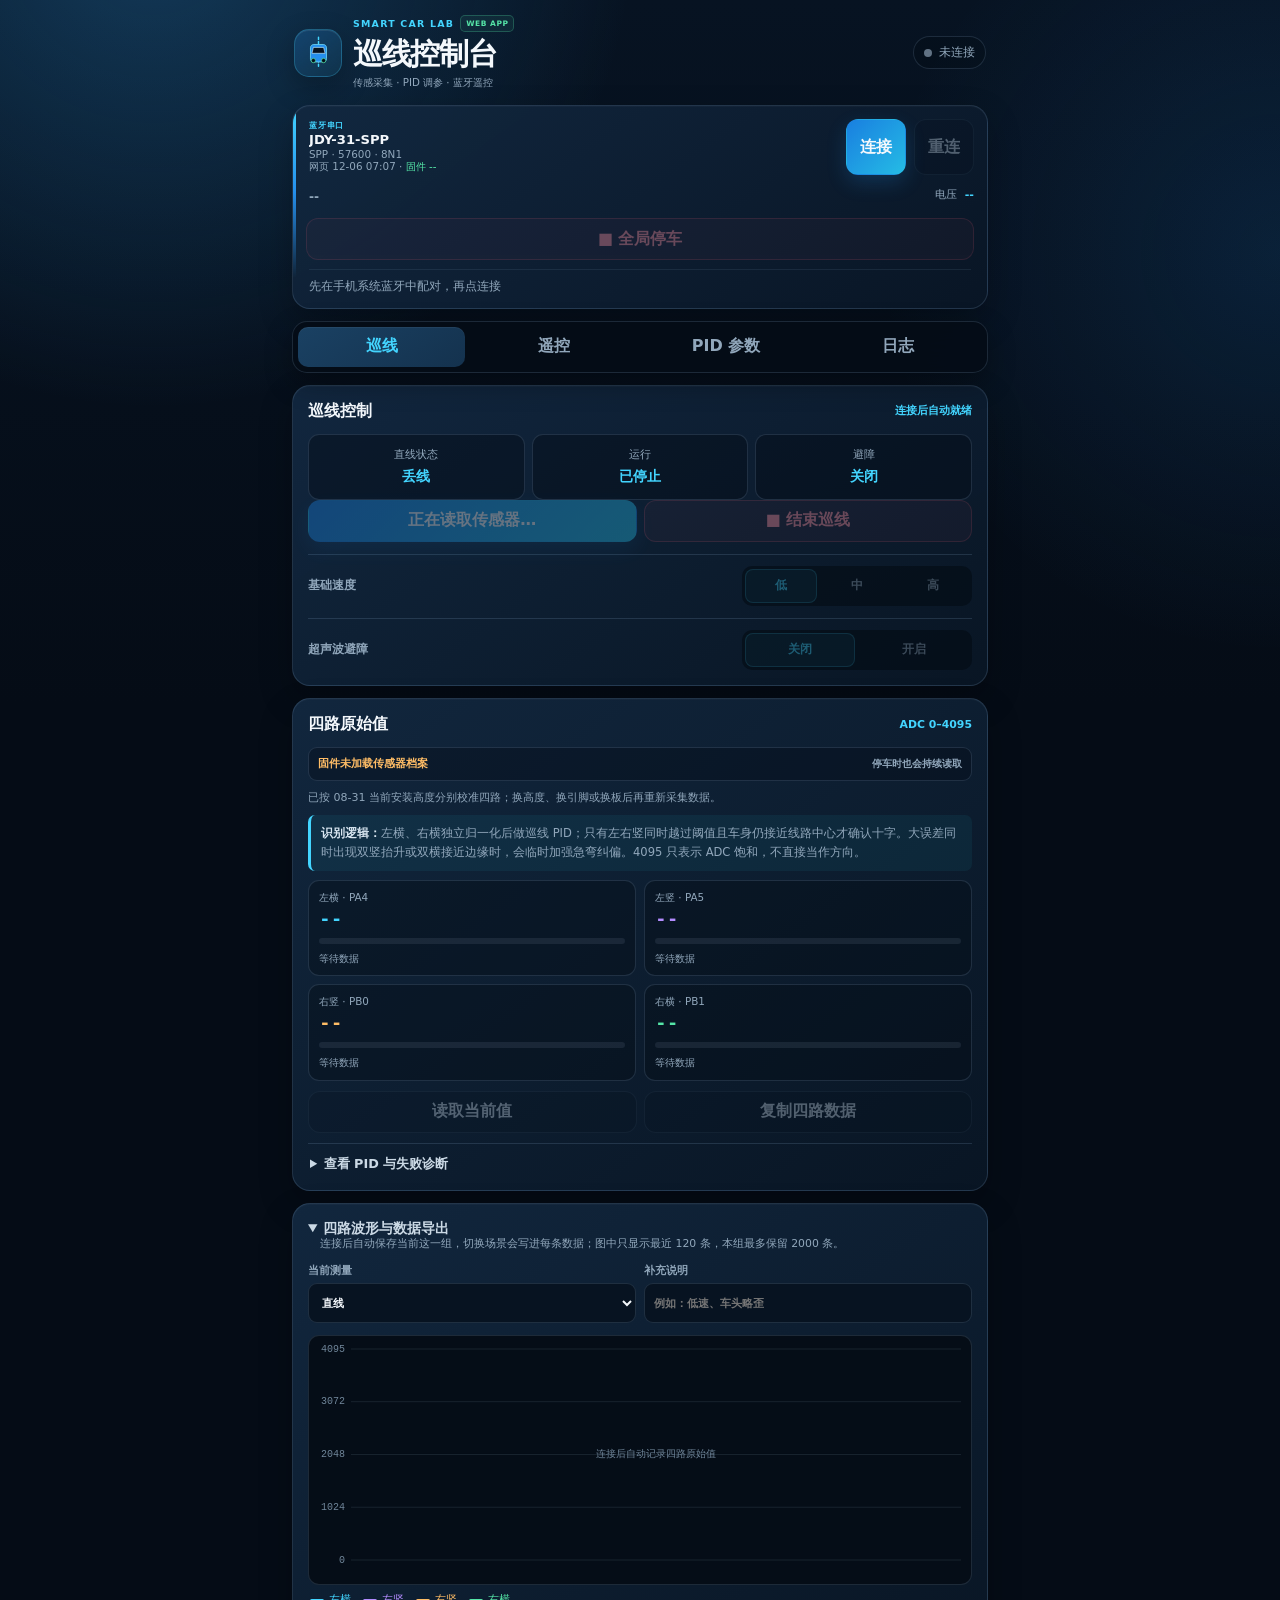
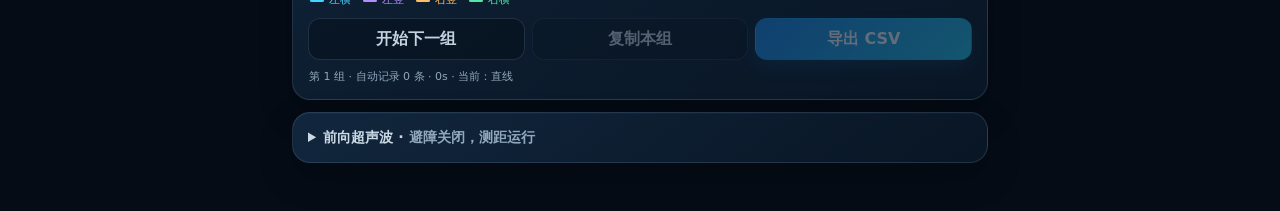
==== index.html @ 99b6481b "Remove line tracking trim limit" ====
<!doctype html>
<html lang="zh-CN">
<head>
  <meta charset="utf-8">
  <meta name="viewport" content="width=device-width, initial-scale=1, viewport-fit=cover">
  <meta name="theme-color" content="#07111f">
  <meta name="description" content="STM32 智能车巡线与蓝牙调试控制台">
  <title>智能车巡线控制台</title>
  <link rel="stylesheet" href="styles.css?v=20260830-bt-diagnostic">
</head>
<body>
  <main class="app-shell">
    <header class="app-hero">
      <div class="brand-lockup">
        <span class="brand-mark" aria-hidden="true">
          <svg viewBox="0 0 48 48" role="img"><path class="track-line" d="M24 3v11m0 20v11"/><path class="car-shell" d="M13 17.5c0-2.5 2-4.5 4.5-4.5h13c2.5 0 4.5 2 4.5 4.5v15c0 2.5-2 4.5-4.5 4.5h-13A4.5 4.5 0 0 1 13 32.5z"/><path class="car-window" d="m17 17 14 .1 2 8H15z"/><circle cx="17" cy="35" r="3"/><circle cx="31" cy="35" r="3"/></svg>
        </span>
        <div class="brand-copy">
          <div class="eyebrow-row"><span class="eyebrow">SMART CAR LAB</span><span class="platform-badge" id="platformBadge">WEB APP</span></div>
          <h1>巡线控制台</h1>
          <p>传感采集 · PID 调参 · 蓝牙遥控</p>
        </div>
      </div>
      <div class="connection-state" id="connectionState"><span class="state-dot"></span><span id="connectionText">未连接</span></div>
    </header>

    <section class="card quick-panel">
      <div class="connect-row">
        <div class="connection-label"><span>蓝牙串口</span><strong>JDY-31-SPP</strong><small>SPP · 57600 · 8N1<br><span class="build-badge" id="webBuildBadge">网页 --</span> · <span id="firmwareBuildBadge">固件 --</span></small></div>
        <button class="button primary" id="connectButton" type="button">连接</button>
        <button class="button ghost" id="disconnectButton" type="button" disabled>重连</button>
        <strong class="device-name" id="deviceName">--</strong>
        <span class="battery-pill">电压 <strong id="voltageValue">--</strong></span>
        <span class="hidden-readout" id="modeValue">STANDBY</span><span class="hidden-readout" id="motionValue">STOP</span>
      </div>
      <button class="button stop-button full requires-connection" data-command="STOP" type="button" disabled>■ 全局停车</button>
      <p class="message" id="message" aria-live="polite">先在手机系统蓝牙中配对，再点连接</p>
      <button class="button ghost diagnostic-copy" id="copyConnectionDiagnosticButton" type="button" hidden>复制通信诊断</button>
    </section>

    <nav class="tabs" aria-label="功能导航">
      <button class="tab-button active" data-tab="sensor" type="button">巡线</button>
      <button class="tab-button" data-tab="remote" type="button">遥控</button>
      <button class="tab-button" data-tab="tuning" type="button">PID 参数</button>
      <button class="tab-button" data-tab="logs" type="button">日志</button>
    </nav>

    <section class="tab-panel active" id="sensorTab" data-panel="sensor">
      <section class="card track-control-card">
        <div class="section-title"><h2>巡线控制</h2><span id="sensorLock">连接后自动就绪</span></div>
        <div class="track-state-hero">
          <div><small>直线状态</small><strong id="trackStateValue">待读取</strong></div>
          <div><small>运行</small><strong id="trackRunValue">已停止</strong></div>
          <div><small>避障</small><strong id="avoidanceValue">关闭</strong></div>
        </div>
        <div class="button-grid two-buttons track-run-buttons">
          <button class="button primary sensor-only" id="trackStartButton" type="button" disabled>正在读取传感器…</button>
          <button class="button stop-button sensor-only" id="trackStopButton" data-command="TRACK STOP" type="button" disabled>■ 结束巡线</button>
        </div>
        <div class="gear-row">
          <span>基础速度</span>
          <div class="gear-switch" role="group" aria-label="巡线速度档">
            <button class="track-gear-choice sensor-only selected" data-track-gear="LOW" type="button" disabled>低</button>
            <button class="track-gear-choice sensor-only" data-track-gear="MEDIUM" type="button" disabled>中</button>
            <button class="track-gear-choice sensor-only" data-track-gear="HIGH" type="button" disabled>高</button>
          </div>
        </div>
        <div class="gear-row">
          <span>超声波避障</span>
          <div class="gear-switch two" role="group" aria-label="超声波避障开关">
            <button class="avoid-choice sensor-only selected" data-avoid="OFF" type="button" disabled>关闭</button>
            <button class="avoid-choice sensor-only" data-avoid="ON" type="button" disabled>开启</button>
          </div>
        </div>
      </section>

      <section class="card line-card">
        <div class="section-title"><h2>四路原始值</h2><span id="lineErrorValue">ADC 0–4095</span></div>
        <div class="calibration-strip"><span id="lineCalibrationValue">已内置本车实测档案</span><strong>停车时也会持续读取</strong></div>
        <p class="calibration-note">已按 08-31 当前安装高度分别校准四路；换高度、换引脚或换板后再重新采集数据。</p>
        <p class="orientation-note"><strong>识别逻辑：</strong>左横、右横独立归一化后做巡线 PID；只有左右竖同时越过阈值且车身仍接近线路中心才确认十字。大误差同时出现双竖抬升或双横接近边缘时，会临时加强急弯纠偏。4095 只表示 ADC 饱和，不直接当作方向。</p>
        <div class="sensor-meter-grid">
          <article class="sensor-meter cyan"><small>左横 · PA4</small><strong id="lineLeftTransValue">--</strong><div class="meter-track"><span id="lineLeftTransBar"></span></div><em id="lineLeftTransMeta">等待数据</em></article>
          <article class="sensor-meter violet"><small>左竖 · PA5</small><strong id="lineLeftLongValue">--</strong><div class="meter-track"><span id="lineLeftLongBar"></span></div><em id="lineLeftLongMeta">等待数据</em></article>
          <article class="sensor-meter orange"><small>右竖 · PB0</small><strong id="lineRightLongValue">--</strong><div class="meter-track"><span id="lineRightLongBar"></span></div><em id="lineRightLongMeta">等待数据</em></article>
          <article class="sensor-meter green"><small>右横 · PB1</small><strong id="lineRightTransValue">--</strong><div class="meter-track"><span id="lineRightTransBar"></span></div><em id="lineRightTransMeta">等待数据</em></article>
        </div>
        <p class="firmware-warning" id="firmwareWarning" hidden></p>
        <div class="button-grid two-buttons track-run-buttons"><button class="button ghost sensor-only" data-command="LINE" type="button" disabled>读取当前值</button><button class="button ghost sensor-only" id="copySensorButton" type="button" disabled>复制四路数据</button></div>
        <button class="button primary full sensor-only" id="lineCalibrationButton" type="button" disabled hidden>重新范围标定</button>
        <details class="inline-details">
          <summary>查看 PID 与失败诊断</summary>
          <div class="pid-live">
            <span>P <strong id="trackPValue">--</strong></span>
            <span>I <strong id="trackIValue">--</strong></span>
            <span>D <strong id="trackDValue">--</strong></span>
            <span>输出 <strong id="trackTrimValue">--</strong></span>
          </div>
          <div class="track-diagnostics">
            <span>本次峰值 <strong id="trackPeakValue">--</strong></span>
            <span>结束原因 <strong id="trackEndValue">--</strong></span>
          </div>
        </details>
        <p class="group-hint calibration-hint" hidden>传感器安装发生变化后，请重新导出直线、左右修正和十字数据再更新档案。</p>
      </section>

      <details class="card fold-card waveform-card" open>
        <summary>四路波形与数据导出</summary>
        <p class="group-hint waveform-hint">连接后自动保存当前这一组，切换场景会写进每条数据；图中只显示最近 120 条，本组最多保留 2000 条。</p>
        <div class="capture-label-row">
          <label>当前测量<select id="sensorScenario"><option value="straight" selected>直线</option><option value="left_offset">需向右修正（车身左偏）</option><option value="right_offset">需向左修正（车身右偏）</option><option value="blank">离开线路</option><option value="cross">十字</option><option value="pin_test">固定姿态换引脚（硬件测试）</option><option value="custom">自定义</option></select></label>
          <label>补充说明<input id="sensorSessionNote" type="text" placeholder="例如：低速、车头略歪"></label>
        </div>
        <canvas id="sensorChart" width="640" height="260" aria-label="四路电感 ADC 波形"></canvas>
        <div class="chart-legend"><span class="cyan">左横</span><span class="violet">左竖</span><span class="orange">右竖</span><span class="green">右横</span></div>
        <div class="capture-actions">
          <button class="button ghost" id="newSensorSessionButton" type="button">开始下一组</button>
          <button class="button ghost" id="copySensorSessionButton" type="button" disabled>复制本组</button>
          <button class="button primary" id="exportSensorSessionButton" type="button" disabled>导出 CSV</button>
        </div>
        <p class="capture-status" id="sensorCaptureStatus">第 1 组 · 连接后自动记录 0 条</p>
      </details>

      <details class="card fold-card obstacle-fold">
        <summary>前向超声波 · <span id="avoidanceStatus">避障关闭，测距运行</span></summary>
        <div class="sensor-hero">
          <div class="distance"><strong id="distanceValue">--</strong><span>cm</span></div>
          <div class="data-grid two">
            <div><small>触发距离</small><strong><span id="thresholdValue">--</span> cm</strong></div>
            <div><small>固定绕行动作</small><strong id="routeValue">待机</strong></div>
          </div>
        </div>
        <p class="group-hint">进入巡线模式后会一直测前方距离，停车时也能读取；上方“开启”只决定遇障时是否执行写死的右侧绕行动作。</p>
      </details>
    </section>

    <section class="tab-panel" id="remoteTab" data-panel="remote" hidden>
      <section class="card joystick-card">
        <div class="section-title"><h2>XY 摇杆</h2><span id="remoteLock">打开本页即切换遥控</span></div>
        <div class="joystick-layout">
          <button class="joystick-pad remote-only" id="joystickPad" type="button" aria-label="小车 XY 摇杆" disabled>
            <span class="joystick-axis horizontal"></span><span class="joystick-axis vertical"></span>
            <span class="joystick-knob" id="joystickKnob"></span>
          </button>
          <div class="joystick-info"><strong id="joystickValue">X 0 · Y 0</strong><small>Y 速度 · X 转向</small><button class="button stop-button requires-connection" data-command="STOP" type="button" disabled>■ 停车</button></div>
        </div>
        <div class="gear-row">
          <span>遥控速度</span>
          <div class="gear-switch"><button class="gear-choice remote-only" data-gear="LOW" type="button" disabled>低</button><button class="gear-choice remote-only" data-gear="MEDIUM" type="button" disabled>中</button><button class="gear-choice remote-only selected" data-gear="HIGH" type="button" disabled>高</button></div>
        </div>
      </section>

      <details class="card fold-card">
        <summary>基础运动与 90° 标定</summary>
        <div class="direction-pad">
          <button class="drive-button remote-only forward" data-command="FORWARD" type="button" disabled><b>↑</b><small>前进</small></button>
          <button class="drive-button remote-only left" data-command="LEFT" type="button" disabled><b>←</b><small>左转</small></button>
          <button class="drive-button stop requires-connection" data-command="STOP" type="button" disabled><b>■</b><small>停车</small></button>
          <button class="drive-button remote-only right" data-command="RIGHT" type="button" disabled><b>→</b><small>右转</small></button>
          <button class="drive-button remote-only backward" data-command="BACKWARD" type="button" disabled><b>↓</b><small>后退</small></button>
        </div>
        <div class="section-title compact-title"><h2>90°</h2><span id="turn90Status">未标定</span></div>
        <div class="button-grid two-buttons"><button class="button primary remote-only" data-command="TURN90 LEFT" type="button" disabled>左转 90°</button><button class="button primary remote-only" data-command="TURN90 RIGHT" type="button" disabled>右转 90°</button></div>
        <details class="inline-details">
          <summary>第一次标定</summary>
          <div class="button-grid three-buttons"><button class="button ghost remote-only" id="calibrateLeftButton" type="button" disabled>测左转</button><button class="button ghost remote-only" id="calibrateRightButton" type="button" disabled>测右转</button><button class="button stop-button remote-only" id="finishTurnCalibrationButton" type="button" disabled>到 90° 停</button></div>
          <div class="calibration-result"><span id="turnCalibrationResult">选择方向，看到 90° 时停车</span><button class="button primary requires-connection" id="saveTurnCalibrationButton" type="button" disabled>保存</button></div>
          <div class="parameter-grid compact-params">
            <label>左转 90° count<input class="param-input requires-connection" data-param="TURN90_L_COUNT" type="number" min="0" max="20000" value="0" disabled></label>
            <label>右转 90° count<input class="param-input requires-connection" data-param="TURN90_R_COUNT" type="number" min="0" max="20000" value="0" disabled></label>
          </div>
        </details>
      </details>
    </section>

    <section class="tab-panel" id="tuningTab" data-panel="tuning" hidden>
      <section class="card tuning-card">
        <div class="section-title"><h2>巡线 PID 与速度</h2><span id="tuningStatus">打开后自动读取</span></div>
        <p class="pid-guide"><strong>Kp</strong> 决定纠偏力度　<strong>Kd</strong> 抑制左右摆动　<strong>Ki</strong> 初期保持 0</p>
        <div class="button-grid tuning-actions"><button class="button ghost requires-connection" id="readParamsButton" type="button" disabled>重新读取</button><button class="button primary requires-connection" id="applyParamsButton" type="button" disabled>保存到小车</button><button class="button ghost requires-connection" id="cancelParamsButton" type="button" disabled>恢复当前值</button></div>

        <details class="parameter-group" open>
          <summary>常用参数</summary>
          <div class="parameter-grid">
            <label>低速基础速度（CPS）<input class="param-input requires-connection" data-param="TRACK_MIN_CPS" type="number" min="0" max="8000" value="3900" disabled></label>
            <label>最高基础速度（CPS）<input class="param-input requires-connection" data-param="TRACK_BASE_CPS" type="number" min="0" max="8000" value="4300" disabled></label>
            <label>Kp 纠偏力度<input class="param-input requires-connection" data-param="TRACK_KP_X100" data-scale="100" type="number" min="0" max="50" step="0.01" value="50.00" disabled></label>
            <label>Kd 抑制摆动<input class="param-input requires-connection" data-param="TRACK_KD_X100" data-scale="100" type="number" min="0" max="50" step="0.01" value="0.25" disabled></label>
            <label>有线阈值 %<input class="param-input requires-connection" data-param="TRACK_DETECT_PCT" type="number" min="0" max="100" value="15" disabled></label>
          </div>
          <p class="group-hint">巡线 PID 不再设置差速上限：内侧轮算到负速度时停转，单轮正向目标最高仍为 8000 CPS。左右摆动明显再增加 Kd，稳定后才提高速度。</p>
        </details>

        <details class="parameter-group">
          <summary>不常调整</summary>
          <div class="parameter-grid">
            <label>Ki 长期偏差修正<input class="param-input requires-connection" data-param="TRACK_KI_X1000" data-scale="1000" type="number" min="0" max="5" step="0.001" value="0" disabled></label>
            <label>丢线找回时间 ms<input class="param-input requires-connection" data-param="TRACK_LOST_MS" type="number" min="0" max="2000" value="300" disabled></label>
            <label>十字竖线圈阈值 %<input class="param-input requires-connection" data-param="TRACK_BRANCH_PCT" type="number" min="0" max="100" value="60" disabled></label>
            <label>转向反向<select class="param-input requires-connection" data-param="TRACK_REVERSE" disabled><option value="0">否</option><option value="1">是</option></select></label>
          </div>
          <p class="group-hint">只有出现长期偏差、丢线恢复太慢或左右方向反了，才需要这里。</p>
        </details>

        <details class="parameter-group">
          <summary>一次避障</summary>
          <div class="parameter-grid"><label>障碍触发距离 cm<input class="param-input requires-connection" data-param="OBS_CM" type="number" min="2" max="400" value="30" disabled></label></div>
          <p class="group-hint">超声波只看正前方；绕行方向与各段时间暂时写在固件里，先完成一次稳定避障后再按实测调整。</p>
        </details>

      </section>
    </section>

    <section class="tab-panel" id="logsTab" data-panel="logs" hidden>
      <section class="card log-card">
        <div class="section-title"><h2 id="logTitle">巡线日志</h2><span id="recordStatus">0 条</span></div>
        <p class="group-hint log-hint" id="logProfileHint">记录 PID、四路传感器、失败原因和峰值误差现场。</p>
        <input class="note-input" id="runNote" type="text" placeholder="备注：速度档 / 场地 / 失败位置">
        <div class="log-controls">
          <select id="sampleInterval" aria-label="采样间隔"><option value="500">0.5s（仅遥控）</option><option value="1000" selected>1s</option><option value="2000">2s</option></select>
          <button class="button ghost requires-connection" id="sampleNowButton" type="button" disabled>采样</button>
          <button class="button primary requires-connection" id="recordButton" type="button" disabled>连续采样</button>
          <button class="button ghost" id="exportLogButton" type="button" disabled>导出 CSV</button>
          <button class="button ghost" id="clearLogButton" type="button">清空</button>
        </div>
        <div class="log-window" id="logWindow" role="log" aria-live="polite"><p class="muted">等待数据…</p></div>
      </section>
    </section>
  </main>
  <script src="app.js?v=20260831-no-trim-limit"></script>
</body>
</html>
---- styles.css ----
:root {
  color-scheme: dark;
  --bg: #050c16;
  --card: #102238;
  --card-2: #0b192a;
  --line: rgba(151, 184, 216, .17);
  --text: #f4f8fc;
  --muted: #91a7bb;
  --cyan: #43d5ff;
  --blue: #258fec;
  --green: #55e5a7;
  --orange: #ffbd66;
  --violet: #b38cff;
  --red: #ff6378;
  font-family: Inter, "PingFang SC", "Microsoft YaHei", system-ui, sans-serif;
}

* { box-sizing: border-box; }
html { min-height: 100%; background: var(--bg); }
body { min-width: 320px; min-height: 100vh; margin: 0; color: var(--text); background: radial-gradient(circle at 12% -4%, rgba(34, 111, 165, .42), transparent 30rem), radial-gradient(circle at 100% 14%, rgba(37, 143, 236, .13), transparent 25rem), linear-gradient(180deg, #071322, var(--bg) 44rem); }
button, input, select { font: inherit; }
button { color: inherit; }
button:focus-visible, input:focus-visible, select:focus-visible { outline: 3px solid rgba(67, 213, 255, .5); outline-offset: 2px; }
button:disabled, input:disabled { cursor: not-allowed; opacity: .38; }
[hidden] { display: none !important; }

.app-shell { width: min(720px, 100%); margin: 0 auto; padding: calc(14px + env(safe-area-inset-top)) 12px calc(34px + env(safe-area-inset-bottom)); }
.app-hero { display: flex; align-items: center; justify-content: space-between; gap: 12px; margin: 1px 2px 15px; }
.brand-lockup { min-width: 0; display: flex; align-items: center; gap: 11px; }
.brand-mark { flex: 0 0 auto; display: grid; width: 48px; height: 48px; place-items: center; border: 1px solid rgba(67, 213, 255, .25); border-radius: 15px; background: linear-gradient(145deg, rgba(37, 143, 236, .25), rgba(67, 213, 255, .07)); box-shadow: inset 0 1px rgba(255,255,255,.08), 0 10px 28px rgba(0, 0, 0, .25); }
.brand-mark svg { width: 35px; height: 35px; overflow: visible; }
.brand-mark .track-line { fill: none; stroke: var(--cyan); stroke-width: 2; stroke-dasharray: 3 3; stroke-linecap: round; }
.brand-mark .car-shell { fill: #258fec; stroke: #7ee7ff; stroke-width: 1; }
.brand-mark .car-window { fill: #06121f; stroke: #d9f8ff; stroke-width: .8; }
.brand-mark circle { fill: #06101b; stroke: var(--green); stroke-width: 1; }
.brand-copy { min-width: 0; }
.brand-copy h1 { margin: 2px 0 1px; font-size: clamp(1.34rem, 5.7vw, 1.85rem); letter-spacing: -.045em; white-space: nowrap; }
.brand-copy p { margin: 0; color: var(--muted); font-size: .64rem; white-space: nowrap; }
.eyebrow-row { display: flex; align-items: center; gap: 6px; }
.eyebrow { color: var(--cyan); font-size: .59rem; font-weight: 900; letter-spacing: .13em; }
.platform-badge { padding: 3px 5px; border: 1px solid rgba(85, 229, 167, .25); border-radius: 5px; color: var(--green); background: rgba(85, 229, 167, .07); font-size: .47rem; font-weight: 900; letter-spacing: .07em; }
.build-badge { color: var(--muted); white-space: nowrap; }

.connection-state { flex: 0 0 auto; display: flex; align-items: center; gap: 7px; padding: 8px 10px; border: 1px solid var(--line); border-radius: 999px; color: var(--muted); background: rgba(4, 12, 21, .35); font-size: .72rem; }
.state-dot { width: 8px; height: 8px; border-radius: 50%; background: #617284; }
.connection-state.connected { color: var(--green); border-color: rgba(85, 229, 167, .32); }
.connection-state.connected .state-dot { background: var(--green); box-shadow: 0 0 10px var(--green); }

.card { margin-bottom: 12px; padding: 15px; border: 1px solid var(--line); border-radius: 18px; background: linear-gradient(145deg, rgba(18, 40, 64, .96), rgba(9, 22, 37, .97)); box-shadow: 0 14px 34px rgba(0, 0, 0, .23), inset 0 1px rgba(255, 255, 255, .025); }
.quick-panel { position: relative; overflow: hidden; padding: 13px; }
.quick-panel::before { content: ""; position: absolute; inset: 0 auto 0 0; width: 3px; background: linear-gradient(var(--cyan), var(--blue), transparent 85%); }
.connect-row { display: grid; grid-template-columns: minmax(0, 1fr) auto auto; gap: 8px; }
.connection-label { min-width: 0; display: grid; align-content: center; gap: 1px; padding: 1px 3px; }
.connection-label > span { color: var(--cyan); font-size: .52rem; font-weight: 900; letter-spacing: .1em; }
.connection-label strong { overflow: hidden; text-overflow: ellipsis; white-space: nowrap; font-size: .82rem; }
.connection-label small { color: var(--muted); font-size: .65rem; }
#firmwareBuildBadge { color: var(--green); white-space: nowrap; }
.device-name { grid-column: 1 / 3; padding: 7px 3px 2px; color: var(--muted); font-size: .76rem; overflow: hidden; text-overflow: ellipsis; white-space: nowrap; }
.battery-pill { grid-column: 3; align-self: center; justify-self: end; color: var(--muted); font-size: .7rem; }
.battery-pill strong { margin-left: 4px; color: var(--cyan); }

.button { min-height: 42px; padding: 9px 13px; border: 1px solid transparent; border-radius: 12px; cursor: pointer; font-weight: 850; transition: transform .12s ease, filter .12s ease, border-color .12s ease; }
.button:not(:disabled):active { transform: scale(.97); filter: brightness(1.08); }
.button.primary { background: linear-gradient(135deg, #197fe0, #25bce5); box-shadow: 0 8px 20px rgba(37, 143, 236, .2); }
.button.ghost { border-color: var(--line); background: rgba(4, 12, 21, .44); color: #c5d3df; }
.button.stop-button { border: 1px solid rgba(255, 99, 120, .35); background: rgba(255, 99, 120, .1); color: #ff91a0; }
.button.full { width: 100%; margin-top: 12px; }
.message { min-height: 1.2em; margin: 9px 3px 0; padding-top: 8px; border-top: 1px solid rgba(151, 184, 216, .1); color: var(--muted); font-size: .72rem; line-height: 1.45; }
.message.error { color: #ff91a0; }
.diagnostic-copy { width: 100%; min-height: 34px; margin-top: 7px; padding: 6px 10px; font-size: .7rem; }

.tabs { position: sticky; top: calc(6px + env(safe-area-inset-top)); z-index: 10; display: grid; grid-template-columns: repeat(4, 1fr); gap: 5px; margin: 12px 0; padding: 5px; border: 1px solid var(--line); border-radius: 15px; background: rgba(5, 13, 23, .9); backdrop-filter: blur(15px); box-shadow: 0 10px 28px rgba(0, 0, 0, .3); }
.tab-button { min-height: 40px; border: 0; border-radius: 10px; background: transparent; color: var(--muted); cursor: pointer; font-weight: 850; }
.tab-button.active { background: linear-gradient(145deg, #1a4163, #14324e); color: var(--cyan); box-shadow: inset 0 1px rgba(255,255,255,.05); }

.tab-panel { animation: panel-in .16s ease-out; }
@keyframes panel-in { from { opacity: .5; transform: translateY(3px); } }
.section-title { display: flex; align-items: center; justify-content: space-between; gap: 10px; margin-bottom: 12px; }
.section-title h2 { margin: 0; font-size: 1rem; }
.section-title > span { color: var(--cyan); font-size: .68rem; font-weight: 800; }

.joystick-layout { display: grid; grid-template-columns: minmax(190px, 1fr) minmax(120px, .62fr); gap: 16px; align-items: center; }
.joystick-pad { position: relative; width: min(100%, 280px); aspect-ratio: 1; justify-self: center; padding: 0; overflow: hidden; touch-action: none; border: 1px solid rgba(67, 213, 255, .34); border-radius: 50%; background: radial-gradient(circle at center, rgba(33, 111, 158, .25), rgba(3, 11, 20, .82) 70%); box-shadow: inset 0 0 40px rgba(0, 0, 0, .45), 0 14px 30px rgba(0, 0, 0, .22); cursor: grab; }
.joystick-pad:active { cursor: grabbing; }
.joystick-axis { position: absolute; display: block; background: rgba(145, 167, 187, .22); pointer-events: none; }
.joystick-axis.horizontal { left: 10%; right: 10%; top: 50%; height: 1px; }
.joystick-axis.vertical { top: 10%; bottom: 10%; left: 50%; width: 1px; }
.joystick-knob { position: absolute; left: 50%; top: 50%; width: 29%; aspect-ratio: 1; transform: translate(-50%, -50%); border: 3px solid #d9f8ff; border-radius: 50%; background: linear-gradient(145deg, #37d4ff, #1475cf); box-shadow: 0 7px 20px rgba(18, 150, 218, .5); pointer-events: none; transition: left .04s linear, top .04s linear; }
.joystick-info { display: grid; gap: 10px; align-content: center; }
.joystick-info strong { color: var(--cyan); font: 900 1.05rem ui-monospace, Consolas, monospace; white-space: nowrap; }
.joystick-info small { color: var(--muted); font-size: .72rem; }
.gear-row { display: flex; align-items: center; justify-content: space-between; gap: 10px; margin-top: 12px; padding-top: 11px; border-top: 1px solid var(--line); color: var(--muted); font-size: .75rem; font-weight: 800; }
.gear-switch { display: grid; grid-template-columns: repeat(3, 1fr); gap: 4px; width: min(230px, 62%); padding: 3px; border-radius: 10px; background: rgba(3, 10, 18, .55); }
.gear-switch.two { grid-template-columns: repeat(2, 1fr); }
.gear-choice, .track-gear-choice, .avoid-choice { min-height: 34px; border: 1px solid transparent; border-radius: 8px; background: transparent; color: var(--muted); font-weight: 850; }
.gear-choice.selected, .track-gear-choice.selected, .avoid-choice.selected { border-color: rgba(67, 213, 255, .35); background: rgba(67, 213, 255, .13); color: var(--cyan); }

.direction-pad { display: grid; grid-template-columns: repeat(3, minmax(70px, 96px)); grid-template-rows: repeat(3, 62px); justify-content: center; gap: 7px; }
.drive-button { display: flex; flex-direction: column; align-items: center; justify-content: center; border: 1px solid var(--line); border-radius: 13px; background: rgba(3, 11, 20, .52); cursor: pointer; }
.drive-button b { color: var(--cyan); font-size: 1.2rem; line-height: 1; }
.drive-button small { margin-top: 4px; color: var(--muted); font-weight: 800; }
.drive-button.forward { grid-column: 2; grid-row: 1; }
.drive-button.left { grid-column: 1; grid-row: 2; }
.drive-button.stop { grid-column: 2; grid-row: 2; border-color: rgba(255, 99, 120, .32); background: rgba(255, 99, 120, .09); }
.drive-button.stop b { color: var(--red); }
.drive-button.right { grid-column: 3; grid-row: 2; }
.drive-button.backward { grid-column: 2; grid-row: 3; }

.two-column { display: grid; grid-template-columns: repeat(2, 1fr); gap: 10px; }
.compact-card { min-width: 0; }
.action-stack { display: grid; gap: 8px; }
.range-row { display: flex; align-items: center; justify-content: space-between; margin: 9px 0 6px; color: var(--muted); font-size: .78rem; font-weight: 800; }
.range-row output { color: var(--cyan); font: 800 .86rem ui-monospace, Consolas, monospace; }
.range { width: 100%; height: 6px; appearance: none; border-radius: 999px; background: linear-gradient(90deg, var(--blue), var(--cyan)); }
.range::-webkit-slider-thumb { width: 21px; height: 21px; appearance: none; border: 4px solid #e9f9ff; border-radius: 50%; background: #168bd1; }
.range::-moz-range-thumb { width: 15px; height: 15px; border: 4px solid #e9f9ff; border-radius: 50%; background: #168bd1; }

.data-grid { display: grid; gap: 6px; }
.data-grid.four { grid-template-columns: repeat(4, 1fr); }
.data-grid.two { grid-template-columns: repeat(2, 1fr); }
.data-grid > div { min-width: 0; padding: 9px 6px; border: 1px solid var(--line); border-radius: 10px; background: rgba(3, 11, 20, .42); text-align: center; }
.data-grid small { display: block; color: var(--muted); font-size: .65rem; }
.data-grid strong { display: block; margin-top: 4px; color: var(--cyan); font: 850 .87rem ui-monospace, Consolas, monospace; overflow: hidden; text-overflow: ellipsis; }
.disabled-feature { width: 100%; min-height: 38px; margin-bottom: 12px; border: 1px dashed var(--line); border-radius: 11px; background: transparent; color: var(--muted); }

.sensor-hero { display: grid; grid-template-columns: 1fr 1.3fr; gap: 10px; align-items: stretch; }
.track-state-hero { display: grid; grid-template-columns: repeat(3, 1fr); gap: 7px; }
.track-state-hero > div { min-width: 0; padding: 13px 7px; border: 1px solid var(--line); border-radius: 11px; background: rgba(3, 11, 20, .42); text-align: center; }
.track-state-hero small { display: block; color: var(--muted); font-size: .66rem; }
.track-state-hero strong { display: block; margin-top: 5px; color: var(--cyan); font-size: .9rem; }
.track-run-buttons { margin-top: 12px; }
.track-diagnostics { display: grid; grid-template-columns: repeat(2, 1fr); gap: 7px; margin-top: 7px; }
.track-diagnostics span, .calibration-strip { padding: 9px; border: 1px solid var(--line); border-radius: 9px; background: rgba(3, 11, 20, .36); color: var(--muted); font-size: .68rem; text-align: center; }
.track-diagnostics strong { margin-left: 4px; color: var(--cyan); }
.distance { display: flex; align-items: baseline; justify-content: center; padding: 24px 10px; border: 1px solid rgba(67, 213, 255, .25); border-radius: 14px; background: radial-gradient(circle, rgba(67, 213, 255, .13), rgba(3, 11, 20, .42)); }
.distance strong { color: var(--cyan); font-size: 2.5rem; letter-spacing: -.05em; }
.distance span { margin-left: 5px; color: var(--muted); font-size: .8rem; }
.side-distance { display: grid; grid-template-columns: repeat(2, 1fr); gap: 6px; margin: 9px 0 14px; }
.side-distance span { padding: 9px; border-radius: 9px; background: rgba(3, 11, 20, .42); color: var(--muted); font-size: .75rem; text-align: center; }
.side-distance strong { color: var(--cyan); }
.line-controls { display: grid; grid-template-columns: minmax(0, 1fr) auto; gap: 8px; align-items: end; margin-top: 10px; }
.line-controls > span { color: var(--muted); font-size: .7rem; line-height: 1.4; }
.line-controls .button { min-width: 108px; }
.calibration-strip { display: flex; align-items: center; justify-content: space-between; margin-bottom: 9px; text-align: left; }
.calibration-strip span { color: var(--orange); font-weight: 850; }
.calibration-strip span.ready { color: var(--green); }
.calibration-strip strong { color: var(--muted); font-size: .65rem; }
.calibration-note { margin: -1px 0 9px; color: var(--muted); font-size: .69rem; line-height: 1.55; }
.firmware-warning { margin: 9px 0 0; padding: 9px 10px; border: 1px solid rgba(255, 171, 64, .42); border-radius: 8px; background: rgba(255, 171, 64, .08); color: var(--orange); font-size: .72rem; line-height: 1.5; }
.orientation-note { margin: 9px 0; padding: 9px 10px; border-left: 3px solid var(--cyan); border-radius: 7px; background: rgba(46, 229, 255, .06); color: var(--muted); font-size: .72rem; line-height: 1.65; }
.orientation-note strong { color: #d9e6f1; }
.sensor-meter-grid { display: grid; grid-template-columns: repeat(2, minmax(0, 1fr)); gap: 8px; margin-bottom: 10px; }
.sensor-meter { min-width: 0; padding: 10px; border: 1px solid var(--line); border-radius: 11px; background: rgba(3, 11, 20, .38); }
.sensor-meter small, .sensor-meter em { display: block; color: var(--muted); font-size: .65rem; font-style: normal; }
.sensor-meter strong { display: block; margin: 4px 0 7px; font: 900 1.22rem ui-monospace, Consolas, monospace; }
.sensor-meter .meter-track { height: 6px; overflow: hidden; border-radius: 99px; background: rgba(145, 167, 187, .12); }
.sensor-meter .meter-track span { display: block; width: 0; height: 100%; border-radius: inherit; transition: width .18s ease; }
.sensor-meter em { margin-top: 7px; overflow-wrap: anywhere; line-height: 1.4; }
.sensor-meter.cyan strong { color: var(--cyan); }
.sensor-meter.cyan .meter-track span { background: var(--cyan); }
.sensor-meter.violet strong { color: var(--violet); }
.sensor-meter.violet .meter-track span { background: var(--violet); }
.sensor-meter.orange strong { color: var(--orange); }
.sensor-meter.orange .meter-track span { background: var(--orange); }
.sensor-meter.green strong { color: var(--green); }
.sensor-meter.green .meter-track span { background: var(--green); }
.waveform-hint { margin: 10px 0; }
.capture-label-row { display: grid; grid-template-columns: 1fr 1fr; gap: 8px; }
.capture-label-row label { color: var(--muted); font-size: .68rem; font-weight: 750; }
.capture-label-row select, .capture-label-row input { width: 100%; min-height: 40px; margin-top: 5px; padding: 8px 9px; border: 1px solid var(--line); border-radius: 9px; background: #071321; color: var(--text); }
#sensorChart { display: block; width: 100%; height: 250px; margin-top: 12px; border: 1px solid var(--line); border-radius: 11px; background: #050d17; }
.chart-legend { display: flex; flex-wrap: wrap; gap: 12px; margin: 8px 2px 0; color: var(--muted); font-size: .67rem; }
.chart-legend span::before { content: ""; display: inline-block; width: 14px; height: 3px; margin-right: 5px; border-radius: 99px; vertical-align: middle; background: currentColor; }
.chart-legend .cyan { color: var(--cyan); }
.chart-legend .violet { color: var(--violet); }
.chart-legend .orange { color: var(--orange); }
.chart-legend .green { color: var(--green); }
.capture-actions { display: grid; grid-template-columns: repeat(3, 1fr); gap: 7px; margin-top: 11px; }
.capture-actions .button { min-width: 0; padding-left: 7px; padding-right: 7px; }
.capture-status { margin: 9px 1px 0; color: var(--muted); font-size: .69rem; }
.pid-guide { margin: 0 0 12px; padding: 10px; border-radius: 9px; background: rgba(46, 229, 255, .06); color: var(--muted); font-size: .72rem; line-height: 1.65; }
.pid-guide strong { color: var(--cyan); }
.compact-params { margin-top: 10px; }
.obstacle-fold > summary span { color: var(--muted); font-weight: 700; }
.pid-live { display: grid; grid-template-columns: repeat(4, 1fr); gap: 6px; margin-top: 8px; }
.pid-live span { padding: 8px 4px; border-radius: 8px; background: rgba(3, 11, 20, .42); color: var(--muted); font-size: .65rem; text-align: center; }
.pid-live strong { display: block; margin-top: 3px; color: var(--cyan); font: 800 .78rem ui-monospace, Consolas, monospace; }
.calibration-hint { margin: 10px 1px 0; }
.hidden-readout { display: none; }
.compact-title { margin-top: 16px; }
.button-grid { display: grid; grid-template-columns: repeat(3, 1fr); gap: 7px; margin-top: 12px; }
.button-grid.two-buttons { grid-template-columns: repeat(2, 1fr); margin-top: 0; }
.button-grid.three-buttons { grid-template-columns: repeat(3, 1fr); }
.inline-details { margin-top: 10px; border-top: 1px solid var(--line); }
.inline-details > summary, .fold-card > summary { padding: 12px 2px 2px; cursor: pointer; color: #cbd9e5; font-size: .8rem; font-weight: 850; }
.fold-card > summary { padding: 0; font-size: .9rem; }
.calibration-result { display: grid; grid-template-columns: 1fr auto; gap: 8px; align-items: center; margin-top: 9px; color: var(--muted); font-size: .72rem; }
.trace-grid { margin-top: 12px; }

.tuning-actions { grid-template-columns: repeat(3, 1fr); margin: 0 0 12px; }
.parameter-group { margin-top: 8px; border: 1px solid var(--line); border-radius: 12px; background: rgba(3, 11, 20, .34); }
.parameter-group > summary { padding: 12px; cursor: pointer; color: #d9e6f1; font-weight: 850; }
.speed-stepper { display: grid; grid-template-columns: 1fr auto auto; gap: 6px; align-items: center; padding: 0 11px 10px; }
.speed-stepper span { color: var(--cyan); font: 800 .72rem ui-monospace, Consolas, monospace; }
.speed-stepper .button { min-height: 34px; padding: 6px 9px; font-size: .7rem; }
.parameter-grid { display: grid; grid-template-columns: repeat(2, 1fr); gap: 8px; padding: 0 11px 12px; }
.parameter-grid label { color: var(--muted); font-size: .72rem; font-weight: 750; }
.param-input, .note-input, select { width: 100%; margin-top: 5px; padding: 10px; border: 1px solid var(--line); border-radius: 9px; background: #071321; color: var(--text); }
.param-input { font: 800 .9rem ui-monospace, Consolas, monospace; }
.group-hint { margin: -2px 12px 12px; color: var(--muted); font-size: .68rem; line-height: 1.5; }

.note-input { margin: 0 0 9px; }
.log-controls { display: grid; grid-template-columns: repeat(5, 1fr); gap: 6px; margin-bottom: 9px; }
.log-controls select { min-width: 0; margin: 0; }
.log-controls .button { min-width: 0; padding-left: 7px; padding-right: 7px; font-size: .73rem; }
.log-window { height: 330px; overflow: auto; padding: 11px; border-radius: 11px; background: #02070c; color: #69eb9d; font: .72rem/1.55 ui-monospace, Consolas, monospace; }
.log-window p { margin: 0 0 4px; overflow-wrap: anywhere; }
.log-window .tx { color: #5dc9ff; }
.log-window .error-line { color: #ff8797; }
.log-window .muted { color: #60768a; }
.log-hint { margin: -3px 0 10px; }

@media (max-width: 520px) {
  .two-column { grid-template-columns: 1fr; }
  .joystick-layout { grid-template-columns: minmax(180px, 1fr) 104px; gap: 11px; }
  .data-grid.four { grid-template-columns: repeat(2, 1fr); }
  .log-controls { grid-template-columns: repeat(2, 1fr); }
  .log-controls select { min-height: 42px; }
  .capture-label-row { grid-template-columns: 1fr; }
}

@media (max-width: 370px) {
  .app-shell { padding-left: 9px; padding-right: 9px; }
  .connect-row { grid-template-columns: 1fr auto; }
  .connection-label { grid-column: 1 / -1; }
  .device-name { grid-column: 1; }
  .battery-pill { grid-column: 2; }
  .device-filter { grid-column: 1 / -1; }
  .direction-pad { grid-template-columns: repeat(3, 70px); }
  .joystick-layout { grid-template-columns: 1fr; }
  .joystick-pad { width: min(72vw, 230px); }
  .joystick-info { grid-template-columns: 1fr auto; align-items: center; }
  .joystick-info small { display: none; }
  .sensor-hero { grid-template-columns: 1fr; }
  .button-grid { grid-template-columns: repeat(2, 1fr); }
  .speed-stepper { grid-template-columns: 1fr 1fr; }
  .speed-stepper span { grid-column: 1 / -1; }
  .parameter-grid { grid-template-columns: 1fr; }
}

@media (prefers-reduced-motion: reduce) { * { animation: none !important; transition: none !important; } }
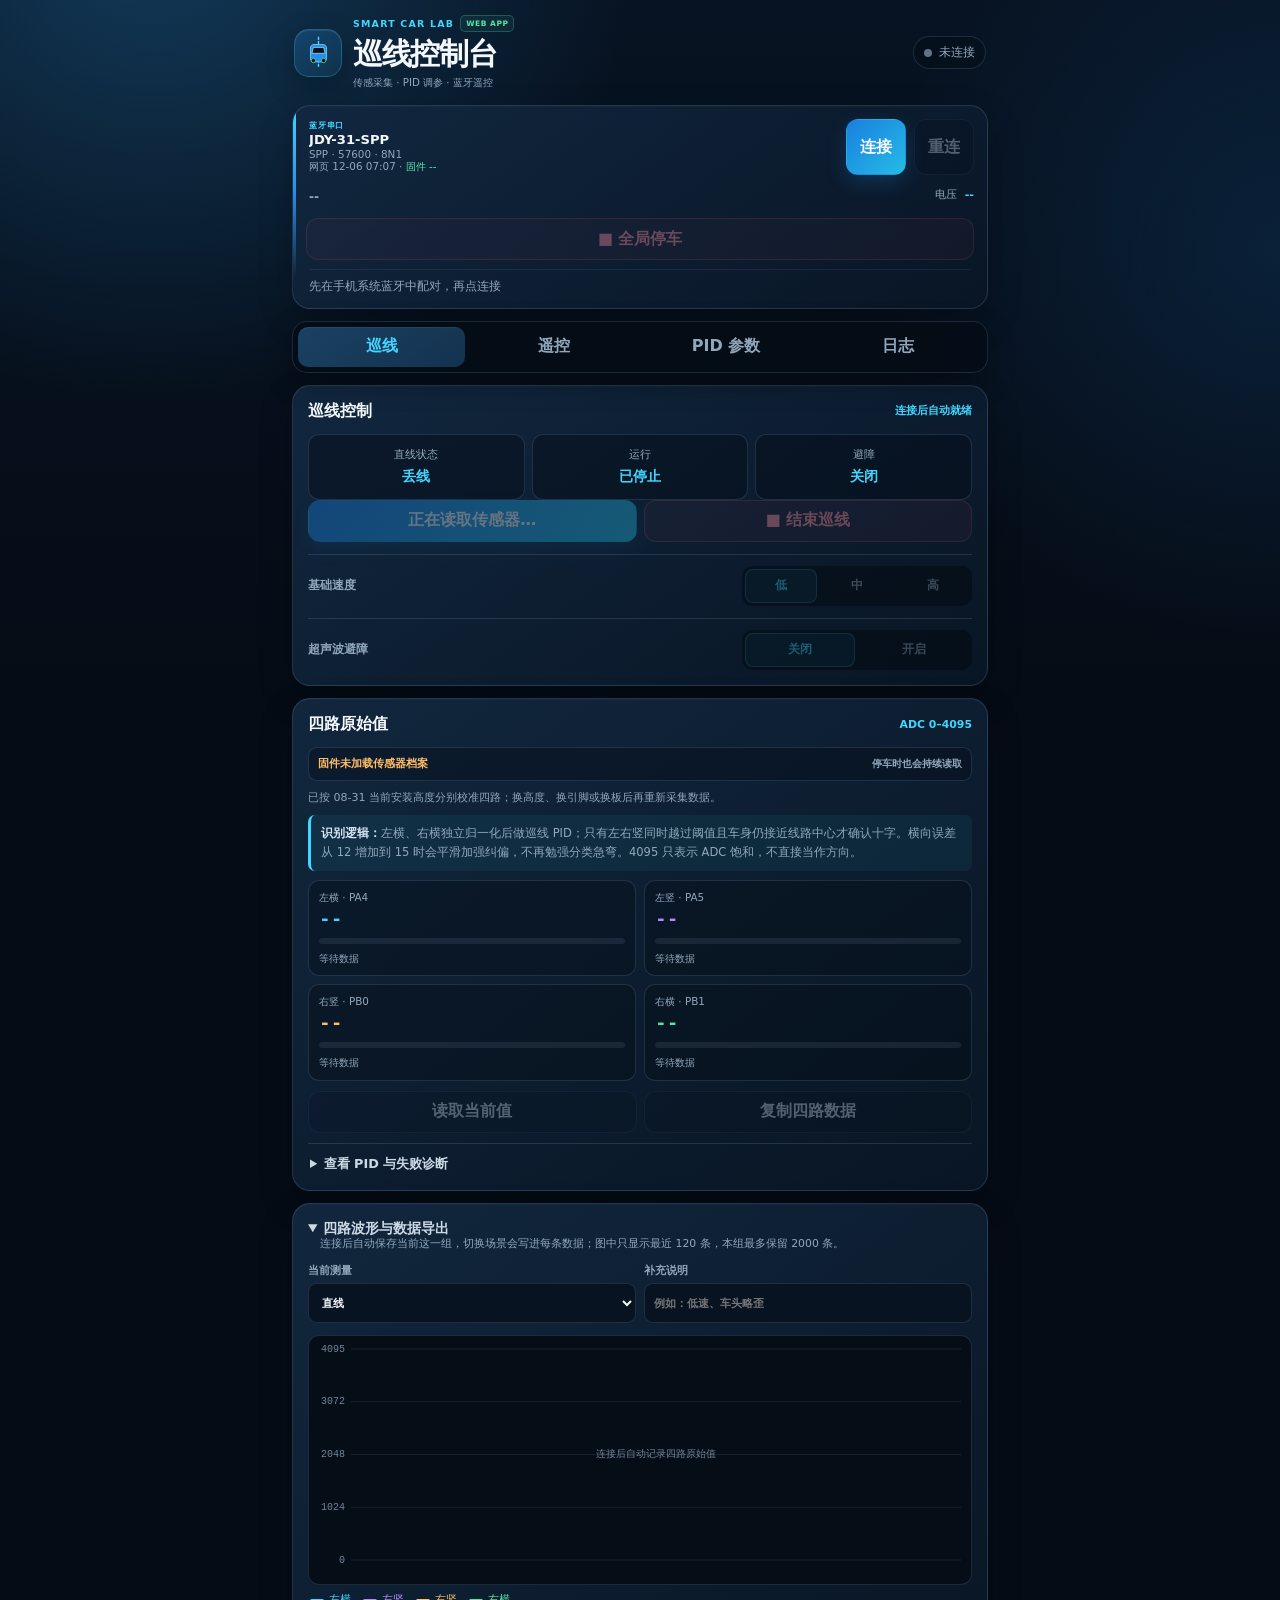
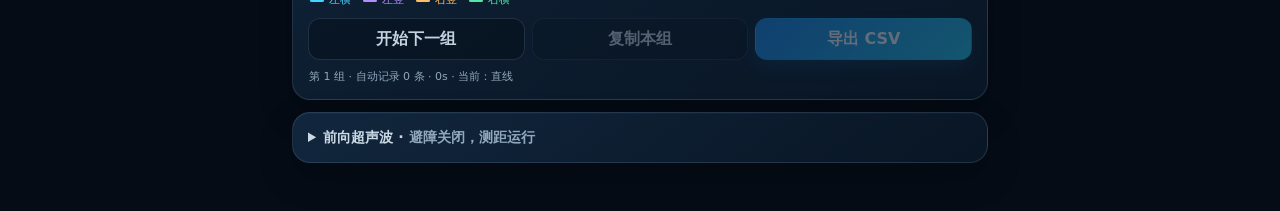
==== commit ffcb2461: "Document smooth large-error steering gain" ====
--- a/index.html
+++ b/index.html
@@ -55,7 +55,7 @@
         </div>
         <div class="button-grid two-buttons track-run-buttons">
           <button class="button primary sensor-only" id="trackStartButton" type="button" disabled>正在读取传感器…</button>
-          <button class="button stop-button sensor-only" id="trackStopButton" data-command="TRACK STOP" type="button" disabled>■ 结束巡线</button>
+          <button class="button stop-button sensor-only" id="trackStopButton" data-command="STOP" type="button" disabled>■ 结束巡线</button>
         </div>
         <div class="gear-row">
           <span>基础速度</span>
@@ -78,7 +78,7 @@
         <div class="section-title"><h2>四路原始值</h2><span id="lineErrorValue">ADC 0–4095</span></div>
         <div class="calibration-strip"><span id="lineCalibrationValue">已内置本车实测档案</span><strong>停车时也会持续读取</strong></div>
         <p class="calibration-note">已按 08-31 当前安装高度分别校准四路；换高度、换引脚或换板后再重新采集数据。</p>
-        <p class="orientation-note"><strong>识别逻辑：</strong>左横、右横独立归一化后做巡线 PID；只有左右竖同时越过阈值且车身仍接近线路中心才确认十字。大误差同时出现双竖抬升或双横接近边缘时，会临时加强急弯纠偏。4095 只表示 ADC 饱和，不直接当作方向。</p>
+        <p class="orientation-note"><strong>识别逻辑：</strong>左横、右横独立归一化后做巡线 PID；只有左右竖同时越过阈值且车身仍接近线路中心才确认十字。横向误差从 12 增加到 15 时会平滑加强纠偏，不再勉强分类急弯。4095 只表示 ADC 饱和，不直接当作方向。</p>
         <div class="sensor-meter-grid">
           <article class="sensor-meter cyan"><small>左横 · PA4</small><strong id="lineLeftTransValue">--</strong><div class="meter-track"><span id="lineLeftTransBar"></span></div><em id="lineLeftTransMeta">等待数据</em></article>
           <article class="sensor-meter violet"><small>左竖 · PA5</small><strong id="lineLeftLongValue">--</strong><div class="meter-track"><span id="lineLeftLongBar"></span></div><em id="lineLeftLongMeta">等待数据</em></article>
@@ -184,11 +184,11 @@
           <div class="parameter-grid">
             <label>低速基础速度（CPS）<input class="param-input requires-connection" data-param="TRACK_MIN_CPS" type="number" min="0" max="8000" value="3900" disabled></label>
             <label>最高基础速度（CPS）<input class="param-input requires-connection" data-param="TRACK_BASE_CPS" type="number" min="0" max="8000" value="4300" disabled></label>
-            <label>Kp 纠偏力度<input class="param-input requires-connection" data-param="TRACK_KP_X100" data-scale="100" type="number" min="0" max="50" step="0.01" value="50.00" disabled></label>
-            <label>Kd 抑制摆动<input class="param-input requires-connection" data-param="TRACK_KD_X100" data-scale="100" type="number" min="0" max="50" step="0.01" value="0.25" disabled></label>
-            <label>有线阈值 %<input class="param-input requires-connection" data-param="TRACK_DETECT_PCT" type="number" min="0" max="100" value="15" disabled></label>
-          </div>
-          <p class="group-hint">巡线 PID 不再设置差速上限：内侧轮算到负速度时停转，单轮正向目标最高仍为 8000 CPS。左右摆动明显再增加 Kd，稳定后才提高速度。</p>
+            <label>Kp 纠偏力度<input class="param-input requires-connection" data-param="TRACK_KP_X100" data-scale="100" type="number" min="0" max="100" step="0.01" value="50.00" disabled></label>
+            <label>Kd 抑制摆动<input class="param-input requires-connection" data-param="TRACK_KD_X100" data-scale="100" type="number" min="0" max="50" step="0.01" value="1.00" disabled></label>
+            <label>横向有线阈值 %<input class="param-input requires-connection" data-param="TRACK_DETECT_PCT" type="number" min="0" max="100" value="15" disabled></label>
+          </div>
+          <p class="group-hint">15% 表示左右横线圈都低于该值时判定丢线，用来排除空白区域的微小噪声。当前低速实测 Kp=50、Kd=1；Kp 允许调到100，但不要因为能调就直接加大。</p>
         </details>
 
         <details class="parameter-group">
@@ -227,6 +227,6 @@
       </section>
     </section>
   </main>
-  <script src="app.js?v=20260831-no-trim-limit"></script>
+  <script src="app.js?v=20260831-stop-confirm"></script>
 </body>
 </html>
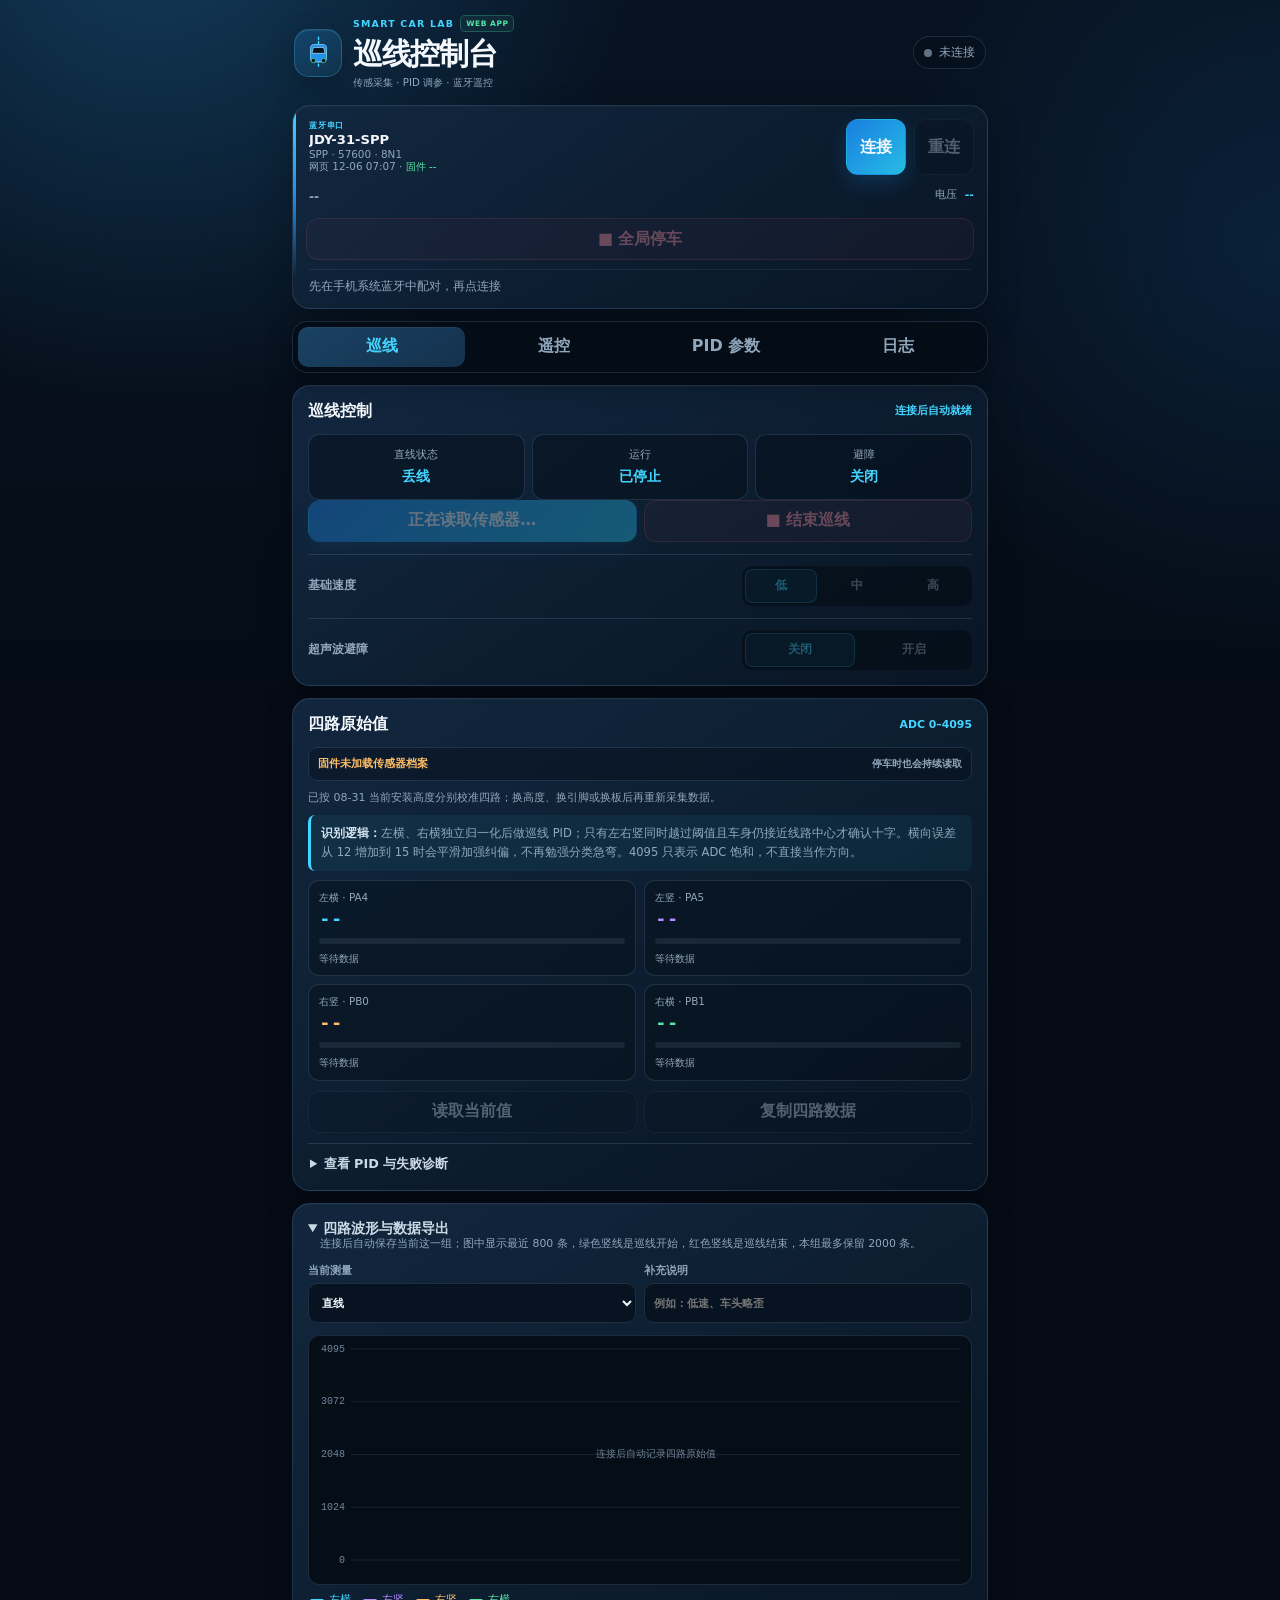
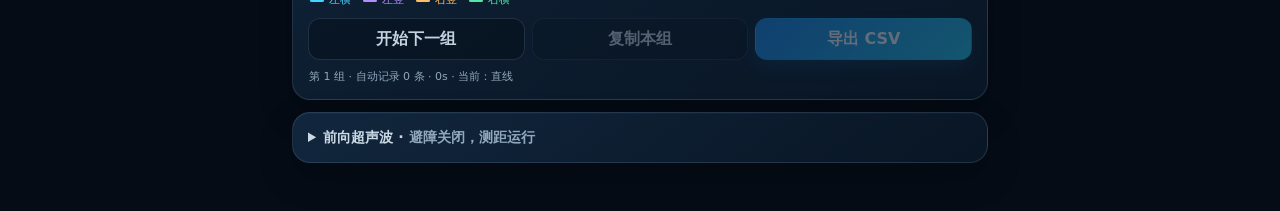
==== commit 5d91ab89: "Add run markers and wheel diagnostics to sensor CSV" ====
--- a/index.html
+++ b/index.html
@@ -106,7 +106,7 @@
 
       <details class="card fold-card waveform-card" open>
         <summary>四路波形与数据导出</summary>
-        <p class="group-hint waveform-hint">连接后自动保存当前这一组，切换场景会写进每条数据；图中只显示最近 120 条，本组最多保留 2000 条。</p>
+        <p class="group-hint waveform-hint">连接后自动保存当前这一组；图中显示最近 800 条，绿色竖线是巡线开始，红色竖线是巡线结束，本组最多保留 2000 条。</p>
         <div class="capture-label-row">
           <label>当前测量<select id="sensorScenario"><option value="straight" selected>直线</option><option value="left_offset">需向右修正（车身左偏）</option><option value="right_offset">需向左修正（车身右偏）</option><option value="blank">离开线路</option><option value="cross">十字</option><option value="pin_test">固定姿态换引脚（硬件测试）</option><option value="custom">自定义</option></select></label>
           <label>补充说明<input id="sensorSessionNote" type="text" placeholder="例如：低速、车头略歪"></label>
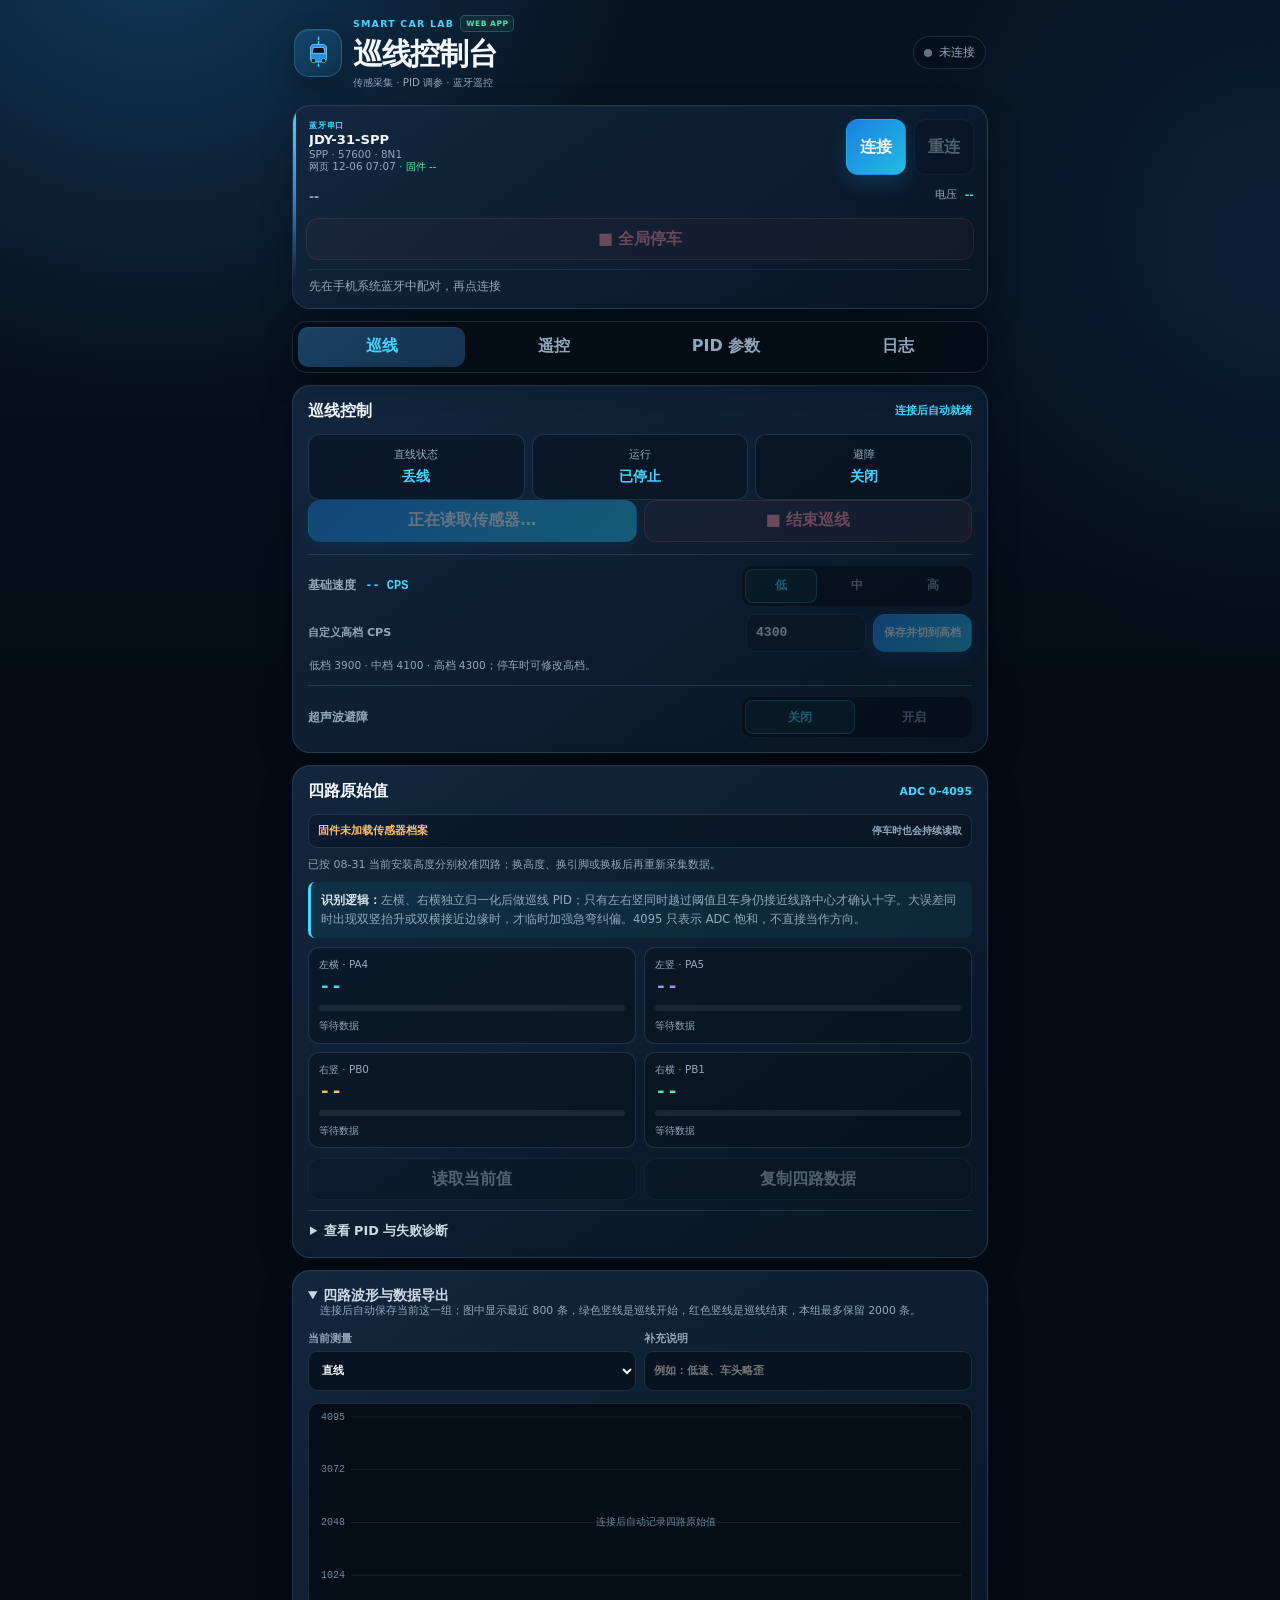
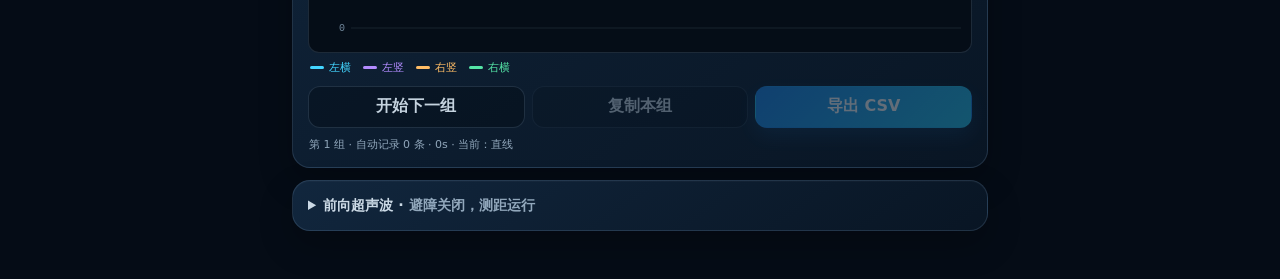
==== commit 5ce34c15: "Restore proven tracking and add custom high speed" ====
--- a/index.html
+++ b/index.html
@@ -58,13 +58,19 @@
           <button class="button stop-button sensor-only" id="trackStopButton" data-command="STOP" type="button" disabled>■ 结束巡线</button>
         </div>
         <div class="gear-row">
-          <span>基础速度</span>
+          <span>基础速度 <strong id="trackBaseValue">-- CPS</strong></span>
           <div class="gear-switch" role="group" aria-label="巡线速度档">
             <button class="track-gear-choice sensor-only selected" data-track-gear="LOW" type="button" disabled>低</button>
             <button class="track-gear-choice sensor-only" data-track-gear="MEDIUM" type="button" disabled>中</button>
             <button class="track-gear-choice sensor-only" data-track-gear="HIGH" type="button" disabled>高</button>
           </div>
         </div>
+        <div class="track-speed-editor">
+          <label for="trackHighSpeedInput">自定义高档 CPS</label>
+          <input class="sensor-only" id="trackHighSpeedInput" type="number" min="0" max="8000" step="100" value="4300" inputmode="numeric" disabled>
+          <button class="button primary sensor-only" id="applyTrackHighSpeedButton" type="button" disabled>保存并切到高档</button>
+        </div>
+        <p class="track-speed-hint" id="trackSpeedHint">低档 3900 · 中档 4100 · 高档 4300；停车时可修改高档。</p>
         <div class="gear-row">
           <span>超声波避障</span>
           <div class="gear-switch two" role="group" aria-label="超声波避障开关">
@@ -78,7 +84,7 @@
         <div class="section-title"><h2>四路原始值</h2><span id="lineErrorValue">ADC 0–4095</span></div>
         <div class="calibration-strip"><span id="lineCalibrationValue">已内置本车实测档案</span><strong>停车时也会持续读取</strong></div>
         <p class="calibration-note">已按 08-31 当前安装高度分别校准四路；换高度、换引脚或换板后再重新采集数据。</p>
-        <p class="orientation-note"><strong>识别逻辑：</strong>左横、右横独立归一化后做巡线 PID；只有左右竖同时越过阈值且车身仍接近线路中心才确认十字。横向误差从 12 增加到 15 时会平滑加强纠偏，不再勉强分类急弯。4095 只表示 ADC 饱和，不直接当作方向。</p>
+        <p class="orientation-note"><strong>识别逻辑：</strong>左横、右横独立归一化后做巡线 PID；只有左右竖同时越过阈值且车身仍接近线路中心才确认十字。大误差同时出现双竖抬升或双横接近边缘时，才临时加强急弯纠偏。4095 只表示 ADC 饱和，不直接当作方向。</p>
         <div class="sensor-meter-grid">
           <article class="sensor-meter cyan"><small>左横 · PA4</small><strong id="lineLeftTransValue">--</strong><div class="meter-track"><span id="lineLeftTransBar"></span></div><em id="lineLeftTransMeta">等待数据</em></article>
           <article class="sensor-meter violet"><small>左竖 · PA5</small><strong id="lineLeftLongValue">--</strong><div class="meter-track"><span id="lineLeftLongBar"></span></div><em id="lineLeftLongMeta">等待数据</em></article>
--- a/styles.css
+++ b/styles.css
@@ -94,6 +94,12 @@
 .gear-switch.two { grid-template-columns: repeat(2, 1fr); }
 .gear-choice, .track-gear-choice, .avoid-choice { min-height: 34px; border: 1px solid transparent; border-radius: 8px; background: transparent; color: var(--muted); font-weight: 850; }
 .gear-choice.selected, .track-gear-choice.selected, .avoid-choice.selected { border-color: rgba(67, 213, 255, .35); background: rgba(67, 213, 255, .13); color: var(--cyan); }
+.gear-row > span strong { margin-left: 5px; color: var(--cyan); font: 850 .75rem ui-monospace, Consolas, monospace; }
+.track-speed-editor { display: grid; grid-template-columns: 1fr minmax(92px, 120px) auto; gap: 7px; align-items: center; margin-top: 8px; }
+.track-speed-editor label { color: var(--muted); font-size: .7rem; font-weight: 750; }
+.track-speed-editor input { width: 100%; min-height: 38px; padding: 8px 9px; border: 1px solid var(--line); border-radius: 9px; background: #071321; color: var(--text); font: 800 .82rem ui-monospace, Consolas, monospace; }
+.track-speed-editor .button { min-height: 38px; padding: 7px 10px; font-size: .7rem; }
+.track-speed-hint { margin: 6px 1px 0; color: var(--muted); font-size: .66rem; line-height: 1.45; }
 
 .direction-pad { display: grid; grid-template-columns: repeat(3, minmax(70px, 96px)); grid-template-rows: repeat(3, 62px); justify-content: center; gap: 7px; }
 .drive-button { display: flex; flex-direction: column; align-items: center; justify-content: center; border: 1px solid var(--line); border-radius: 13px; background: rgba(3, 11, 20, .52); cursor: pointer; }
@@ -245,6 +251,8 @@
   .button-grid { grid-template-columns: repeat(2, 1fr); }
   .speed-stepper { grid-template-columns: 1fr 1fr; }
   .speed-stepper span { grid-column: 1 / -1; }
+  .track-speed-editor { grid-template-columns: 1fr auto; }
+  .track-speed-editor label { grid-column: 1 / -1; }
   .parameter-grid { grid-template-columns: 1fr; }
 }
 
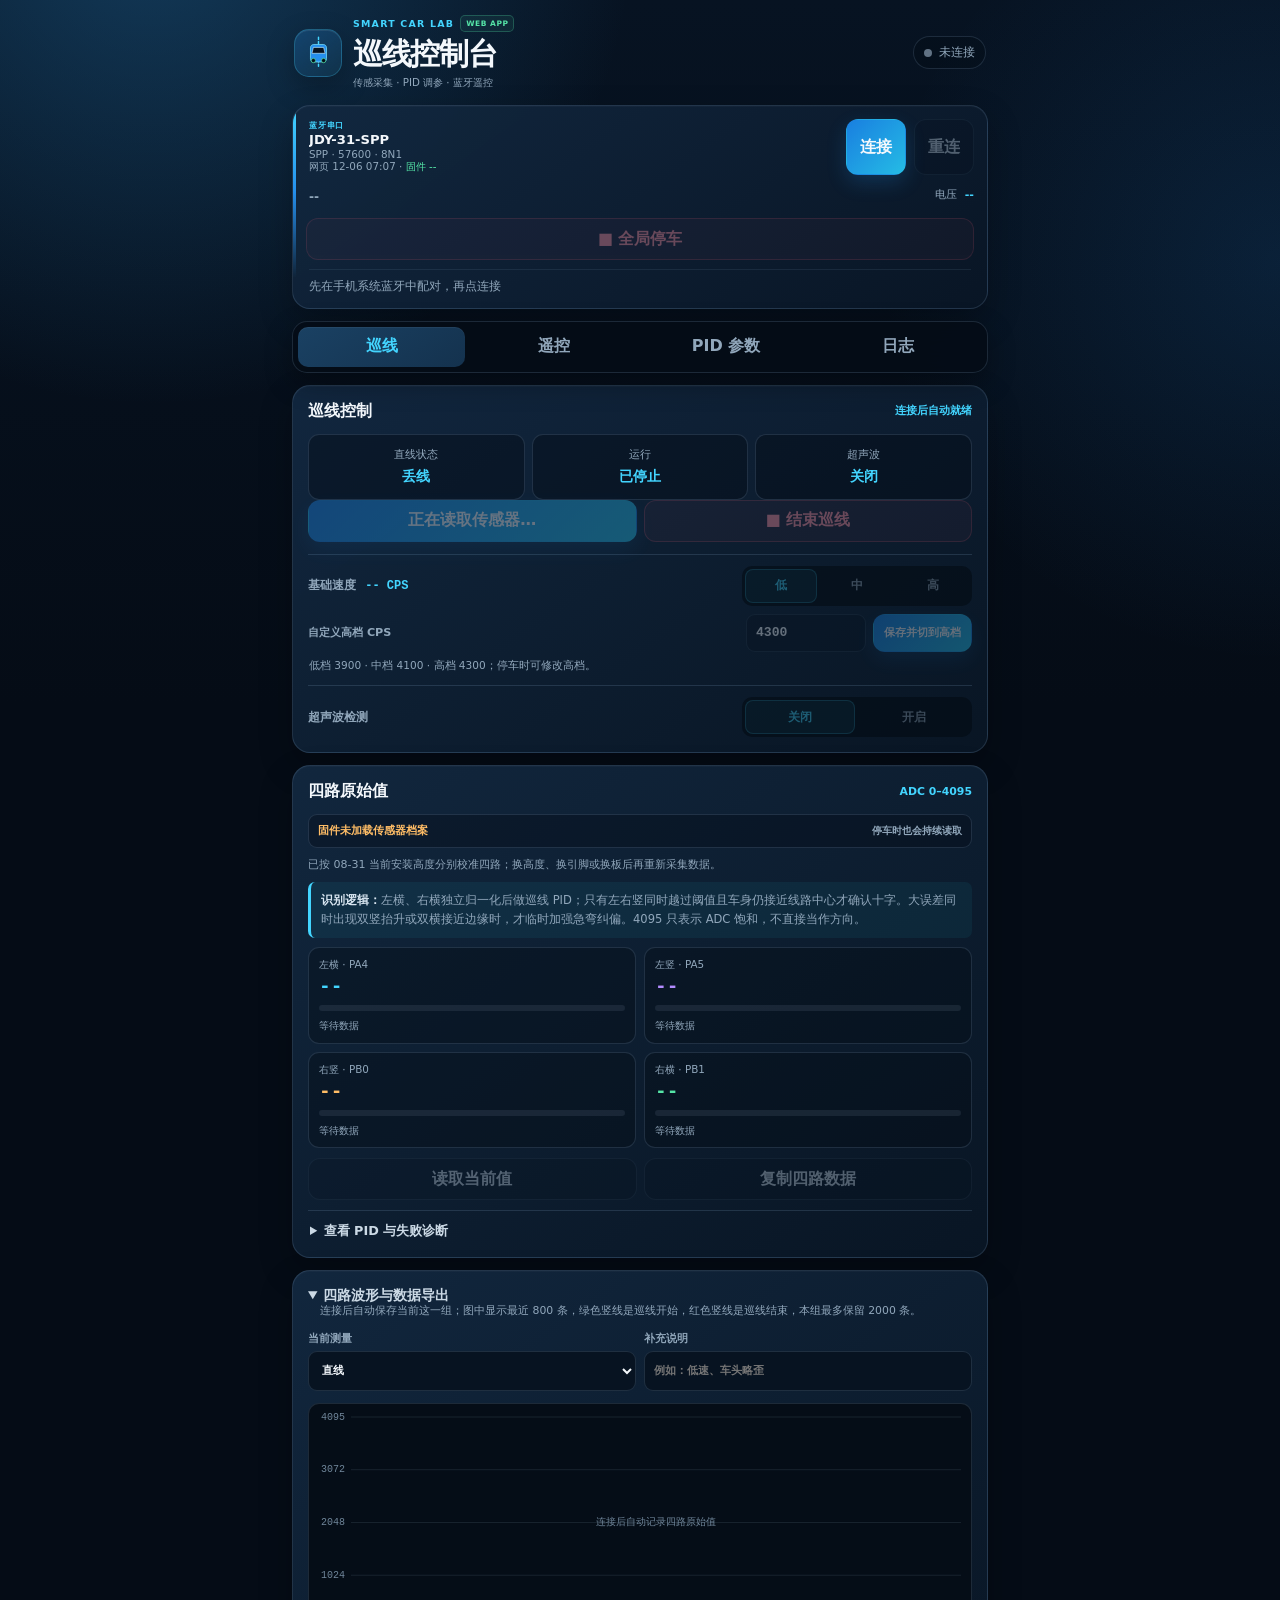
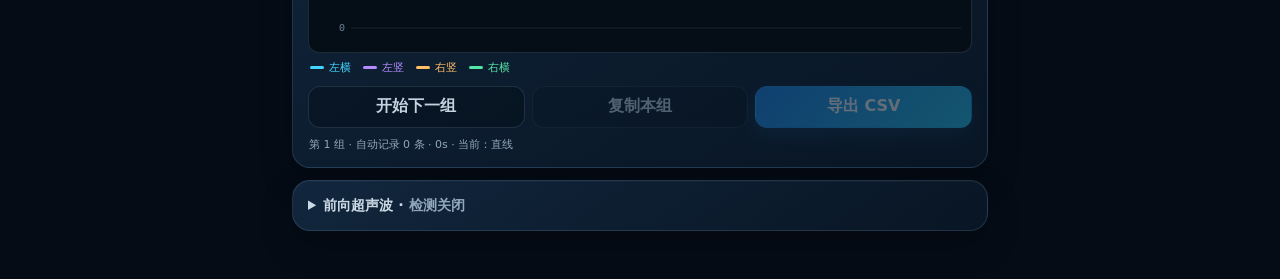
==== commit 37763d64: "Stop line following for ultrasonic obstacles" ====
--- a/index.html
+++ b/index.html
@@ -51,7 +51,7 @@
         <div class="track-state-hero">
           <div><small>直线状态</small><strong id="trackStateValue">待读取</strong></div>
           <div><small>运行</small><strong id="trackRunValue">已停止</strong></div>
-          <div><small>避障</small><strong id="avoidanceValue">关闭</strong></div>
+          <div><small>超声波</small><strong id="ultrasonicValue">关闭</strong></div>
         </div>
         <div class="button-grid two-buttons track-run-buttons">
           <button class="button primary sensor-only" id="trackStartButton" type="button" disabled>正在读取传感器…</button>
@@ -72,10 +72,10 @@
         </div>
         <p class="track-speed-hint" id="trackSpeedHint">低档 3900 · 中档 4100 · 高档 4300；停车时可修改高档。</p>
         <div class="gear-row">
-          <span>超声波避障</span>
-          <div class="gear-switch two" role="group" aria-label="超声波避障开关">
-            <button class="avoid-choice sensor-only selected" data-avoid="OFF" type="button" disabled>关闭</button>
-            <button class="avoid-choice sensor-only" data-avoid="ON" type="button" disabled>开启</button>
+          <span>超声波检测</span>
+          <div class="gear-switch two" role="group" aria-label="超声波检测开关">
+            <button class="ultrasonic-choice sensor-only selected" data-ultrasonic="OFF" type="button" disabled>关闭</button>
+            <button class="ultrasonic-choice sensor-only" data-ultrasonic="ON" type="button" disabled>开启</button>
           </div>
         </div>
       </section>
@@ -128,15 +128,20 @@
       </details>
 
       <details class="card fold-card obstacle-fold">
-        <summary>前向超声波 · <span id="avoidanceStatus">避障关闭，测距运行</span></summary>
+        <summary>前向超声波 · <span id="ultrasonicStatus">检测关闭</span></summary>
         <div class="sensor-hero">
           <div class="distance"><strong id="distanceValue">--</strong><span>cm</span></div>
           <div class="data-grid two">
             <div><small>触发距离</small><strong><span id="thresholdValue">--</span> cm</strong></div>
-            <div><small>固定绕行动作</small><strong id="routeValue">待机</strong></div>
-          </div>
-        </div>
-        <p class="group-hint">进入巡线模式后会一直测前方距离，停车时也能读取；上方“开启”只决定遇障时是否执行写死的右侧绕行动作。</p>
+            <div><small>当前动作</small><strong id="obstacleStateValue">检测关闭</strong></div>
+          </div>
+        </div>
+        <div class="track-speed-editor ultrasonic-threshold-editor">
+          <label for="obstacleThresholdInput">本次触发距离 cm</label>
+          <input class="sensor-only" id="obstacleThresholdInput" type="number" min="2" max="400" step="1" value="30" inputmode="numeric" disabled>
+          <button class="button primary sensor-only" id="applyObstacleThresholdButton" type="button" disabled>立即应用</button>
+        </div>
+        <p class="group-hint">开启后持续测距；距离小于等于阈值时暂停两轮，障碍物移开、调低阈值或关闭检测后自动继续巡线。</p>
       </details>
     </section>
 
@@ -157,6 +162,17 @@
       </section>
 
       <details class="card fold-card">
+        <summary>PWM → CPS 实测</summary>
+        <p class="group-hint pwm-test-hint">输入固定 PWM 后，小车会向前运行 1.6 秒并自动停车，固件直接计算左右轮与平均 CPS。请放在足够长的直线上；这只是测速，不会改写巡线参数。轮速闭环当前默认最多输出 80% PWM，95% 测试用于测物理余量。</p>
+        <div class="pwm-test-row">
+          <label for="pwmTestInput">测试 PWM %</label>
+          <input class="remote-only" id="pwmTestInput" type="number" min="1" max="100" step="1" value="95" inputmode="numeric" disabled>
+          <button class="button primary remote-only" id="pwmTestButton" type="button" disabled>开始 1.6 秒测速</button>
+        </div>
+        <div class="pwm-test-result" id="pwmTestResult">尚未测速</div>
+      </details>
+
+      <details class="card fold-card">
         <summary>基础运动与 90° 标定</summary>
         <div class="direction-pad">
           <button class="drive-button remote-only forward" data-command="FORWARD" type="button" disabled><b>↑</b><small>前进</small></button>
@@ -209,9 +225,9 @@
         </details>
 
         <details class="parameter-group">
-          <summary>一次避障</summary>
+          <summary>超声波停车</summary>
           <div class="parameter-grid"><label>障碍触发距离 cm<input class="param-input requires-connection" data-param="OBS_CM" type="number" min="2" max="400" value="30" disabled></label></div>
-          <p class="group-hint">超声波只看正前方；绕行方向与各段时间暂时写在固件里，先完成一次稳定避障后再按实测调整。</p>
+          <p class="group-hint">这里保存下次进入巡线模式时使用的默认阈值；巡线页可随时修改本次阈值。</p>
         </details>
 
       </section>
--- a/styles.css
+++ b/styles.css
@@ -92,14 +92,21 @@
 .gear-row { display: flex; align-items: center; justify-content: space-between; gap: 10px; margin-top: 12px; padding-top: 11px; border-top: 1px solid var(--line); color: var(--muted); font-size: .75rem; font-weight: 800; }
 .gear-switch { display: grid; grid-template-columns: repeat(3, 1fr); gap: 4px; width: min(230px, 62%); padding: 3px; border-radius: 10px; background: rgba(3, 10, 18, .55); }
 .gear-switch.two { grid-template-columns: repeat(2, 1fr); }
-.gear-choice, .track-gear-choice, .avoid-choice { min-height: 34px; border: 1px solid transparent; border-radius: 8px; background: transparent; color: var(--muted); font-weight: 850; }
-.gear-choice.selected, .track-gear-choice.selected, .avoid-choice.selected { border-color: rgba(67, 213, 255, .35); background: rgba(67, 213, 255, .13); color: var(--cyan); }
+.gear-choice, .track-gear-choice, .ultrasonic-choice { min-height: 34px; border: 1px solid transparent; border-radius: 8px; background: transparent; color: var(--muted); font-weight: 850; }
+.gear-choice.selected, .track-gear-choice.selected, .ultrasonic-choice.selected { border-color: rgba(67, 213, 255, .35); background: rgba(67, 213, 255, .13); color: var(--cyan); }
 .gear-row > span strong { margin-left: 5px; color: var(--cyan); font: 850 .75rem ui-monospace, Consolas, monospace; }
 .track-speed-editor { display: grid; grid-template-columns: 1fr minmax(92px, 120px) auto; gap: 7px; align-items: center; margin-top: 8px; }
 .track-speed-editor label { color: var(--muted); font-size: .7rem; font-weight: 750; }
 .track-speed-editor input { width: 100%; min-height: 38px; padding: 8px 9px; border: 1px solid var(--line); border-radius: 9px; background: #071321; color: var(--text); font: 800 .82rem ui-monospace, Consolas, monospace; }
 .track-speed-editor .button { min-height: 38px; padding: 7px 10px; font-size: .7rem; }
+.ultrasonic-threshold-editor { margin: 11px 0 12px; }
 .track-speed-hint { margin: 6px 1px 0; color: var(--muted); font-size: .66rem; line-height: 1.45; }
+.pwm-test-hint { margin-top: 10px; }
+.pwm-test-row { display: grid; grid-template-columns: 1fr minmax(82px, 105px) auto; gap: 7px; align-items: center; padding: 0 11px 10px; }
+.pwm-test-row label { color: var(--muted); font-size: .7rem; font-weight: 750; }
+.pwm-test-row input { width: 100%; min-height: 38px; padding: 8px 9px; border: 1px solid var(--line); border-radius: 9px; background: #071321; color: var(--text); font: 800 .82rem ui-monospace, Consolas, monospace; }
+.pwm-test-row .button { min-height: 38px; padding: 7px 10px; font-size: .7rem; }
+.pwm-test-result { margin: 0 11px 12px; padding: 10px; border: 1px solid var(--line); border-radius: 9px; background: rgba(4, 17, 29, .62); color: var(--cyan); font: 800 .75rem/1.5 ui-monospace, Consolas, monospace; }
 
 .direction-pad { display: grid; grid-template-columns: repeat(3, minmax(70px, 96px)); grid-template-rows: repeat(3, 62px); justify-content: center; gap: 7px; }
 .drive-button { display: flex; flex-direction: column; align-items: center; justify-content: center; border: 1px solid var(--line); border-radius: 13px; background: rgba(3, 11, 20, .52); cursor: pointer; }
@@ -253,6 +260,8 @@
   .speed-stepper span { grid-column: 1 / -1; }
   .track-speed-editor { grid-template-columns: 1fr auto; }
   .track-speed-editor label { grid-column: 1 / -1; }
+  .pwm-test-row { grid-template-columns: 1fr auto; }
+  .pwm-test-row label { grid-column: 1 / -1; }
   .parameter-grid { grid-template-columns: 1fr; }
 }
 
